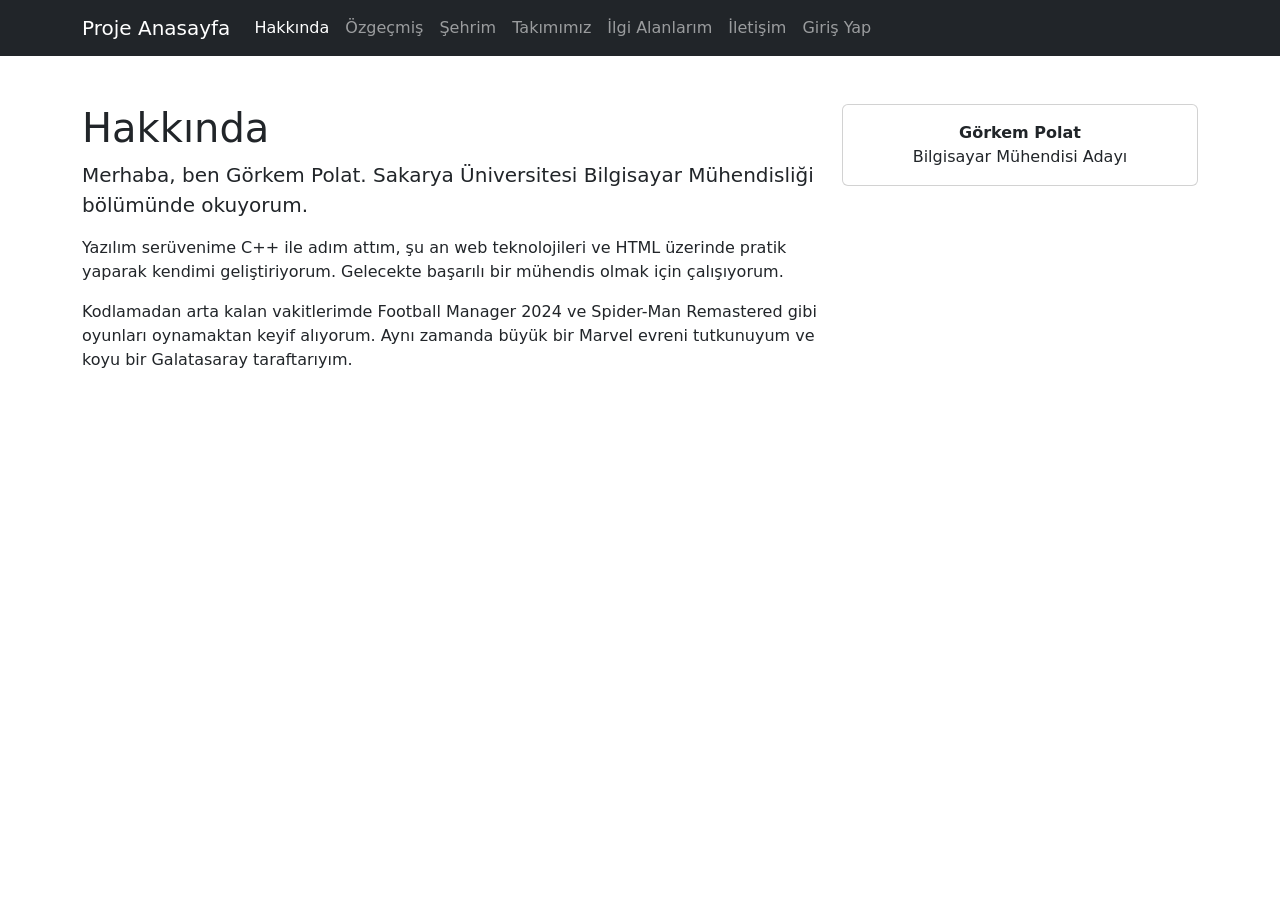
==== index.html @ b9b63a30 "ilk gun: temel iskelet ve hakkinda sayfasi eklendi" ====
<!DOCTYPE html>
<html lang="tr">
<head>
    <meta charset="UTF-8">
    <meta name="viewport" content="width=device-width, initial-scale=1.0">
    <title>Görkem - Kişisel Web Sitesi</title>
    <!-- Bootstrap CSS -->
    <link href="https://cdn.jsdelivr.net/npm/bootstrap@5.3.3/dist/css/bootstrap.min.css" rel="stylesheet">
    <!-- Kendi Harici CSS Dosyamız -->
    <link rel="stylesheet" href="style.css">
</head>
<body>
    <!-- Navigasyon Menüsü -->
    <nav class="navbar navbar-expand-lg bg-dark" data-bs-theme="dark">
        <div class="container">
            <a class="navbar-brand" href="index.html">Proje Anasayfa</a>
            <div class="collapse navbar-collapse">
                <ul class="navbar-nav me-auto mb-2 mb-lg-0">
                    <li class="nav-item"><a class="nav-link active" href="index.html">Hakkında</a></li>
                    <li class="nav-item"><a class="nav-link" href="cv.html">Özgeçmiş</a></li>
                    <li class="nav-item"><a class="nav-link" href="sehrim.html">Şehrim</a></li>
                    <li class="nav-item"><a class="nav-link" href="miras.html">Takımımız</a></li>
                    <li class="nav-item"><a class="nav-link" href="ilgi.html">İlgi Alanlarım</a></li>
                    <li class="nav-item"><a class="nav-link" href="iletisim.html">İletişim</a></li>
                    <li class="nav-item"><a class="nav-link" href="login.html">Giriş Yap</a></li>
                </ul>
            </div>
        </div>
    </nav>

    <!-- Ana İçerik -->
    <div class="container mt-5">
        <div class="row">
            <div class="col-md-8">
                <h1>Hakkında</h1>
                <p class="lead">Merhaba, ben Görkem Polat. Sakarya Üniversitesi Bilgisayar Mühendisliği bölümünde okuyorum.</p>
                <p>Yazılım serüvenime C++ ile adım attım, şu an web teknolojileri ve HTML üzerinde pratik yaparak kendimi geliştiriyorum. Gelecekte başarılı bir mühendis olmak için çalışıyorum.</p>
                <p>Kodlamadan arta kalan vakitlerimde Football Manager 2024 ve Spider-Man Remastered gibi oyunları oynamaktan keyif alıyorum. Aynı zamanda büyük bir Marvel evreni tutkunuyum ve koyu bir Galatasaray taraftarıyım.</p>
            </div>
            <div class="col-md-4">
                <div class="card">
                    <div class="card-body">
                        <p class="card-text text-center"><strong>Görkem Polat</strong><br>Bilgisayar Mühendisi Adayı</p>
                    </div>
                </div>
            </div>
        </div>
    </div>

    <!-- Bootstrap JS -->
    <script src="https://cdn.jsdelivr.net/npm/bootstrap@5.3.3/dist/js/bootstrap.bundle.min.js"></script>
</body>
</html>
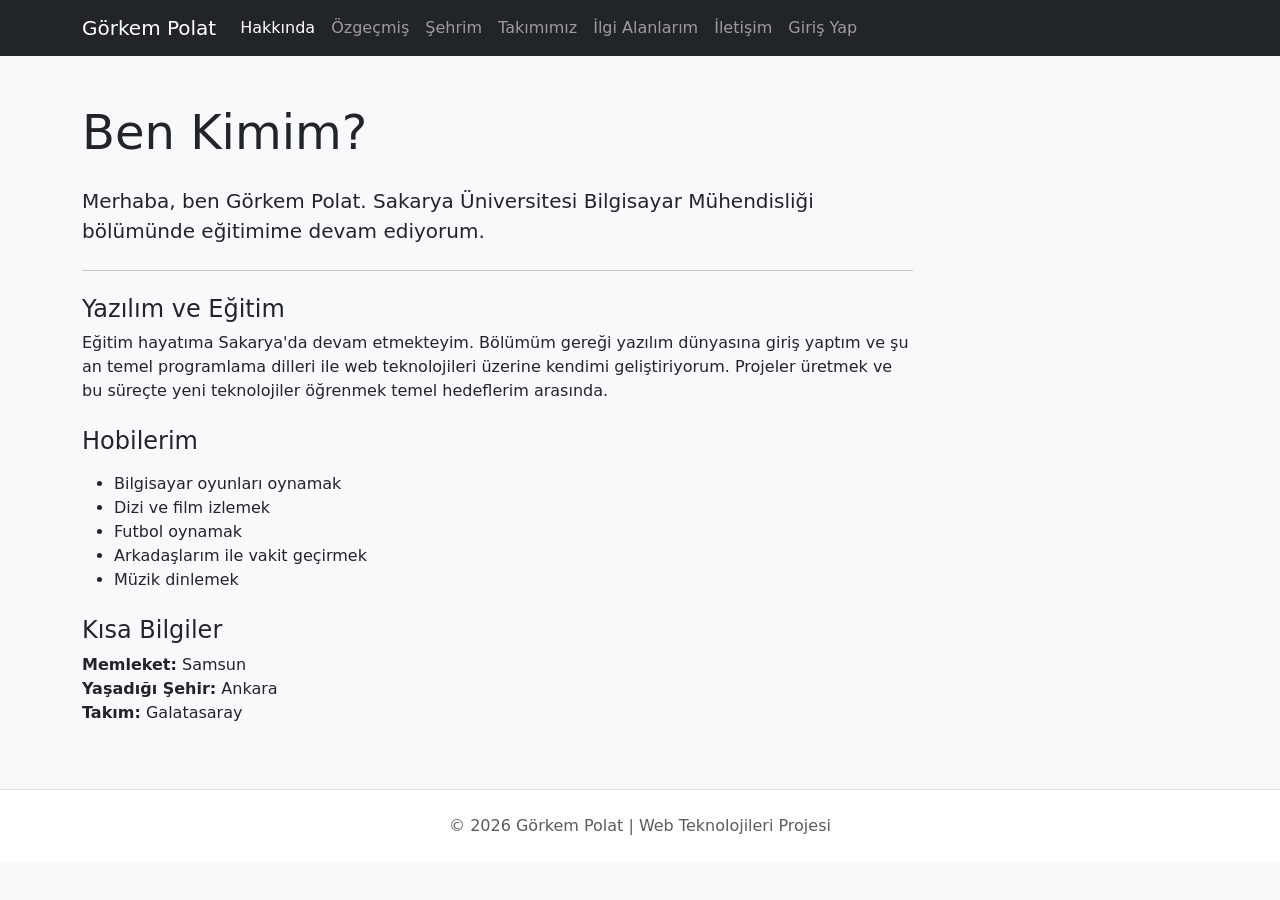
==== commit dd7ccc3b: "2. Gun: CV sayfasinin tasarimini bastan asagi yeniledim, egitim ve proje detaylarini ekledim" ====
--- a/index.html
+++ b/index.html
@@ -3,17 +3,16 @@
 <head>
     <meta charset="UTF-8">
     <meta name="viewport" content="width=device-width, initial-scale=1.0">
-    <title>Görkem - Kişisel Web Sitesi</title>
-    <!-- Bootstrap CSS -->
+    <title>Görkem Polat - Hakkında</title>
+    <!-- Tasarım için Bootstrap -->
     <link href="https://cdn.jsdelivr.net/npm/bootstrap@5.3.3/dist/css/bootstrap.min.css" rel="stylesheet">
-    <!-- Kendi Harici CSS Dosyamız -->
     <link rel="stylesheet" href="style.css">
 </head>
-<body>
-    <!-- Navigasyon Menüsü -->
+<body class="bg-light">
+    <!-- Menü Kısmı -->
     <nav class="navbar navbar-expand-lg bg-dark" data-bs-theme="dark">
         <div class="container">
-            <a class="navbar-brand" href="index.html">Proje Anasayfa</a>
+            <a class="navbar-brand" href="index.html">Görkem Polat</a>
             <div class="collapse navbar-collapse">
                 <ul class="navbar-nav me-auto mb-2 mb-lg-0">
                     <li class="nav-item"><a class="nav-link active" href="index.html">Hakkında</a></li>
@@ -28,26 +27,42 @@
         </div>
     </nav>
 
-    <!-- Ana İçerik -->
-    <div class="container mt-5">
+    <!-- İçerik Bölümü (Sola Dayalı) -->
+    <main class="container mt-5">
         <div class="row">
-            <div class="col-md-8">
-                <h1>Hakkında</h1>
-                <p class="lead">Merhaba, ben Görkem Polat. Sakarya Üniversitesi Bilgisayar Mühendisliği bölümünde okuyorum.</p>
-                <p>Yazılım serüvenime C++ ile adım attım, şu an web teknolojileri ve HTML üzerinde pratik yaparak kendimi geliştiriyorum. Gelecekte başarılı bir mühendis olmak için çalışıyorum.</p>
-                <p>Kodlamadan arta kalan vakitlerimde Football Manager 2024 ve Spider-Man Remastered gibi oyunları oynamaktan keyif alıyorum. Aynı zamanda büyük bir Marvel evreni tutkunuyum ve koyu bir Galatasaray taraftarıyım.</p>
-            </div>
-            <div class="col-md-4">
-                <div class="card">
-                    <div class="card-body">
-                        <p class="card-text text-center"><strong>Görkem Polat</strong><br>Bilgisayar Mühendisi Adayı</p>
-                    </div>
-                </div>
+            <div class="col-md-9">
+                <h1 class="display-5 mb-4">Ben Kimim?</h1>
+                <p class="lead">
+                    Merhaba, ben Görkem Polat. Sakarya Üniversitesi Bilgisayar Mühendisliği bölümünde eğitimime devam ediyorum.
+                </p>
+                <hr class="my-4">
+                
+                <h3 class="h4">Yazılım ve Eğitim</h3>
+                <p>Eğitim hayatıma Sakarya'da devam etmekteyim. Bölümüm gereği yazılım dünyasına giriş yaptım ve şu an temel programlama dilleri ile web teknolojileri üzerine kendimi geliştiriyorum. Projeler üretmek ve bu süreçte yeni teknolojiler öğrenmek temel hedeflerim arasında.</p>
+                
+                <h3 class="h4 mt-4">Hobilerim</h3>
+                <ul class="mt-3">
+                    <li>Bilgisayar oyunları oynamak</li>
+                    <li>Dizi ve film izlemek</li>
+                    <li>Futbol oynamak</li>
+                    <li>Arkadaşlarım ile vakit geçirmek</li>
+                    <li>Müzik dinlemek</li>
+                </ul>
+
+                <h3 class="h4 mt-4">Kısa Bilgiler</h3>
+                <ul class="list-unstyled">
+                    <li><strong>Memleket:</strong> Samsun</li>
+                    <li><strong>Yaşadığı Şehir:</strong> Ankara</li>
+                    <li><strong>Takım:</strong> Galatasaray</li>
+                </ul>
             </div>
         </div>
-    </div>
+    </main>
 
-    <!-- Bootstrap JS -->
+    <footer class="text-center mt-5 py-4 text-muted border-top bg-white">
+        <p class="mb-0">&copy; 2026 Görkem Polat | Web Teknolojileri Projesi</p>
+    </footer>
+
     <script src="https://cdn.jsdelivr.net/npm/bootstrap@5.3.3/dist/js/bootstrap.bundle.min.js"></script>
 </body>
 </html>
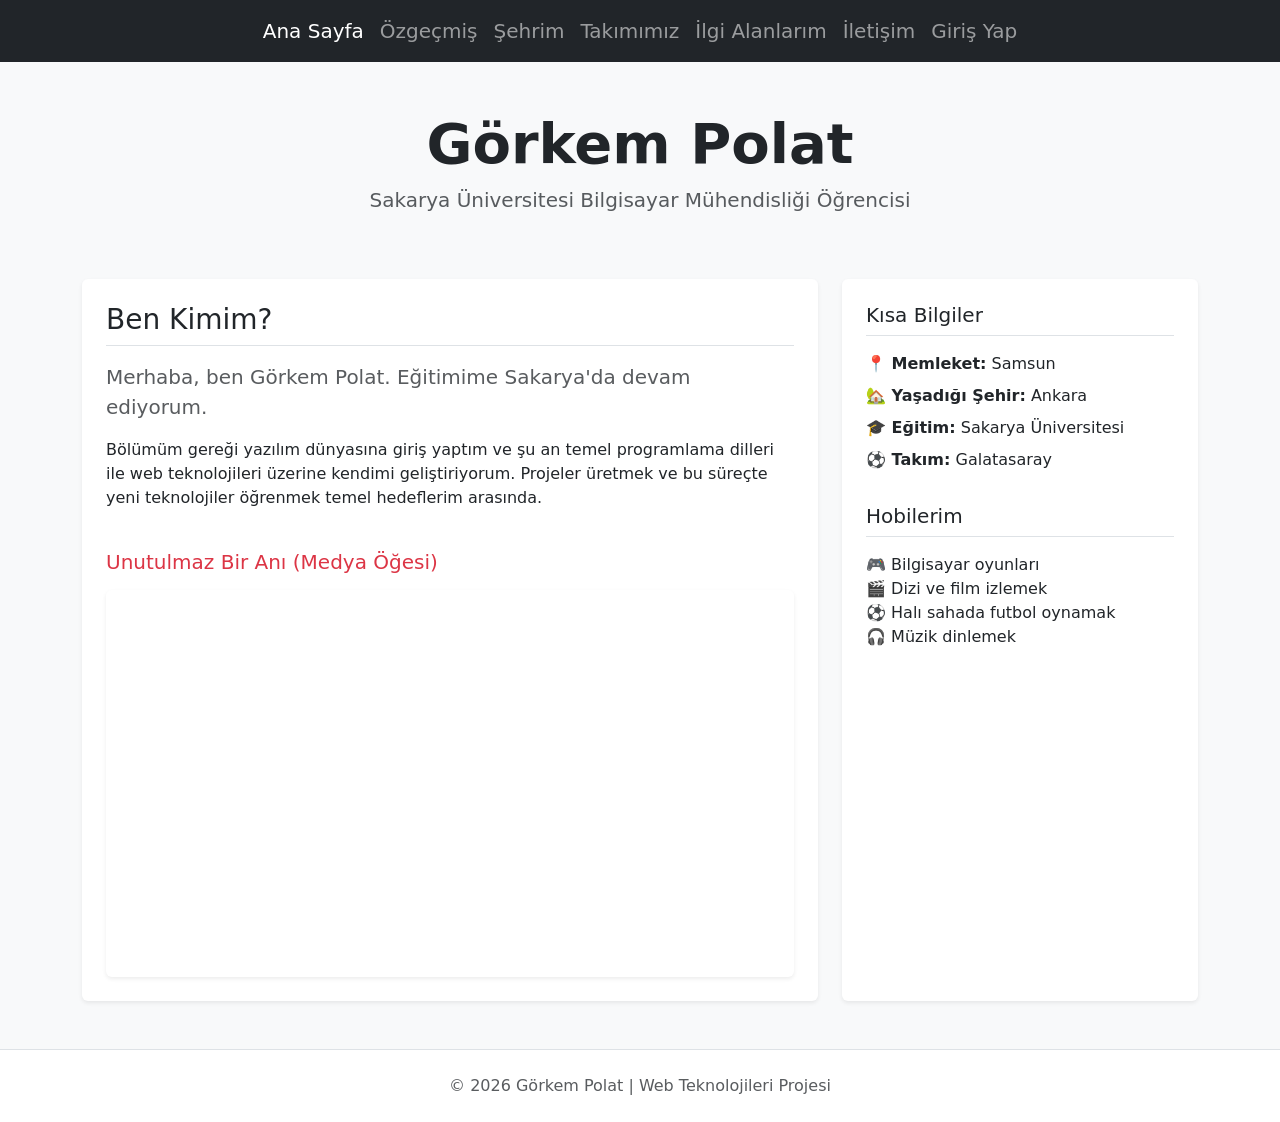
==== commit 71e990da: "CV sayfasindan projeler kismi kaldirildi ve menu guncellendi" ====
--- a/index.html
+++ b/index.html
@@ -3,19 +3,22 @@
 <head>
     <meta charset="UTF-8">
     <meta name="viewport" content="width=device-width, initial-scale=1.0">
-    <title>Görkem Polat - Hakkında</title>
-    <!-- Tasarım için Bootstrap -->
+    <title>Görkem Polat - Ana Sayfa</title>
+    <!-- Bootstrap CSS -->
     <link href="https://cdn.jsdelivr.net/npm/bootstrap@5.3.3/dist/css/bootstrap.min.css" rel="stylesheet">
     <link rel="stylesheet" href="style.css">
 </head>
 <body class="bg-light">
-    <!-- Menü Kısmı -->
+    <!-- Menü Kısmı (Logo kaldırıldı, sadece linkler var) -->
     <nav class="navbar navbar-expand-lg bg-dark" data-bs-theme="dark">
         <div class="container">
-            <a class="navbar-brand" href="index.html">Görkem Polat</a>
-            <div class="collapse navbar-collapse">
-                <ul class="navbar-nav me-auto mb-2 mb-lg-0">
-                    <li class="nav-item"><a class="nav-link active" href="index.html">Hakkında</a></li>
+            <button class="navbar-toggler" type="button" data-bs-toggle="collapse" data-bs-target="#navbarNav">
+                <span class="navbar-toggler-icon"></span>
+            </button>
+            <div class="collapse navbar-collapse" id="navbarNav">
+                <!-- Sadece Ana Sayfa var, Hakkında menüden silindi -->
+                <ul class="navbar-nav mx-auto mb-2 mb-lg-0 fs-5">
+                    <li class="nav-item"><a class="nav-link active" href="index.html">Ana Sayfa</a></li>
                     <li class="nav-item"><a class="nav-link" href="cv.html">Özgeçmiş</a></li>
                     <li class="nav-item"><a class="nav-link" href="sehrim.html">Şehrim</a></li>
                     <li class="nav-item"><a class="nav-link" href="miras.html">Takımımız</a></li>
@@ -27,39 +30,65 @@
         </div>
     </nav>
 
-    <!-- İçerik Bölümü (Sola Dayalı) -->
-    <main class="container mt-5">
+    <!-- Ana İçerik (Tüm bilgiler buraya taşındı) -->
+    <main class="container mt-5 mb-5">
+        
+        <!-- İstediğin gibi başlık direkt sayfanın içine eklendi -->
+        <div class="row mb-5">
+            <div class="col-12 text-center">
+                <h1 class="display-4 fw-bold text-dark">Görkem Polat</h1>
+                <p class="lead text-muted">Sakarya Üniversitesi Bilgisayar Mühendisliği Öğrencisi</p>
+            </div>
+        </div>
+
         <div class="row">
-            <div class="col-md-9">
-                <h1 class="display-5 mb-4">Ben Kimim?</h1>
-                <p class="lead">
-                    Merhaba, ben Görkem Polat. Sakarya Üniversitesi Bilgisayar Mühendisliği bölümünde eğitimime devam ediyorum.
-                </p>
-                <hr class="my-4">
-                
-                <h3 class="h4">Yazılım ve Eğitim</h3>
-                <p>Eğitim hayatıma Sakarya'da devam etmekteyim. Bölümüm gereği yazılım dünyasına giriş yaptım ve şu an temel programlama dilleri ile web teknolojileri üzerine kendimi geliştiriyorum. Projeler üretmek ve bu süreçte yeni teknolojiler öğrenmek temel hedeflerim arasında.</p>
-                
-                <h3 class="h4 mt-4">Hobilerim</h3>
-                <ul class="mt-3">
-                    <li>Bilgisayar oyunları oynamak</li>
-                    <li>Dizi ve film izlemek</li>
-                    <li>Futbol oynamak</li>
-                    <li>Arkadaşlarım ile vakit geçirmek</li>
-                    <li>Müzik dinlemek</li>
-                </ul>
+            <!-- Sol Taraf: Yazılar ve Video -->
+            <div class="col-lg-8 mb-4 mb-lg-0">
+                <div class="card shadow-sm border-0 p-4 h-100">
+                    <h2 class="h3 border-bottom pb-2 mb-3">Ben Kimim?</h2>
+                    <p class="lead text-muted">
+                        Merhaba, ben Görkem Polat. Eğitimime Sakarya'da devam ediyorum.
+                    </p>
+                    <p>
+                        Bölümüm gereği yazılım dünyasına giriş yaptım ve şu an temel programlama dilleri ile web teknolojileri üzerine kendimi geliştiriyorum. Projeler üretmek ve bu süreçte yeni teknolojiler öğrenmek temel hedeflerim arasında.
+                    </p>
 
-                <h3 class="h4 mt-4">Kısa Bilgiler</h3>
-                <ul class="list-unstyled">
-                    <li><strong>Memleket:</strong> Samsun</li>
-                    <li><strong>Yaşadığı Şehir:</strong> Ankara</li>
-                    <li><strong>Takım:</strong> Galatasaray</li>
-                </ul>
+                    <!-- Hocanın Medya Kuralı -->
+                    <div class="mt-4">
+                        <h3 class="h5 mb-3 text-danger">Unutulmaz Bir Anı (Medya Öğesi)</h3>
+                        <div class="ratio ratio-16x9 shadow-sm rounded overflow-hidden">
+                            <!-- Galatasaray anısı -->
+                            <iframe src="https://www.youtube.com/embed/7V-eU36q6m8" title="YouTube video player" allowfullscreen></iframe>
+                        </div>
+                    </div>
+                </div>
+            </div>
+
+            <!-- Sağ Taraf: Kart Yapısında Kısa Bilgiler -->
+            <div class="col-lg-4">
+                <div class="card shadow-sm border-0 h-100 p-4">
+                    <h3 class="h5 border-bottom pb-2 mb-3">Kısa Bilgiler</h3>
+                    <ul class="list-unstyled mb-4">
+                        <li class="mb-2"><strong>📍 Memleket:</strong> Samsun</li>
+                        <li class="mb-2"><strong>🏡 Yaşadığı Şehir:</strong> Ankara</li>
+                        <li class="mb-2"><strong>🎓 Eğitim:</strong> Sakarya Üniversitesi</li>
+                        <li class="mb-2"><strong>⚽ Takım:</strong> Galatasaray</li>
+                    </ul>
+
+                    <h3 class="h5 border-bottom pb-2 mb-3">Hobilerim</h3>
+                    <ul class="list-unstyled mb-0">
+                        <li>🎮 Bilgisayar oyunları</li>
+                        <li>🎬 Dizi ve film izlemek</li>
+                        <li>⚽ Halı sahada futbol oynamak</li>
+                        <li>🎧 Müzik dinlemek</li>
+                    </ul>
+                </div>
             </div>
         </div>
     </main>
 
-    <footer class="text-center mt-5 py-4 text-muted border-top bg-white">
+    <!-- Footer -->
+    <footer class="text-center py-4 text-muted border-top bg-white">
         <p class="mb-0">&copy; 2026 Görkem Polat | Web Teknolojileri Projesi</p>
     </footer>
 
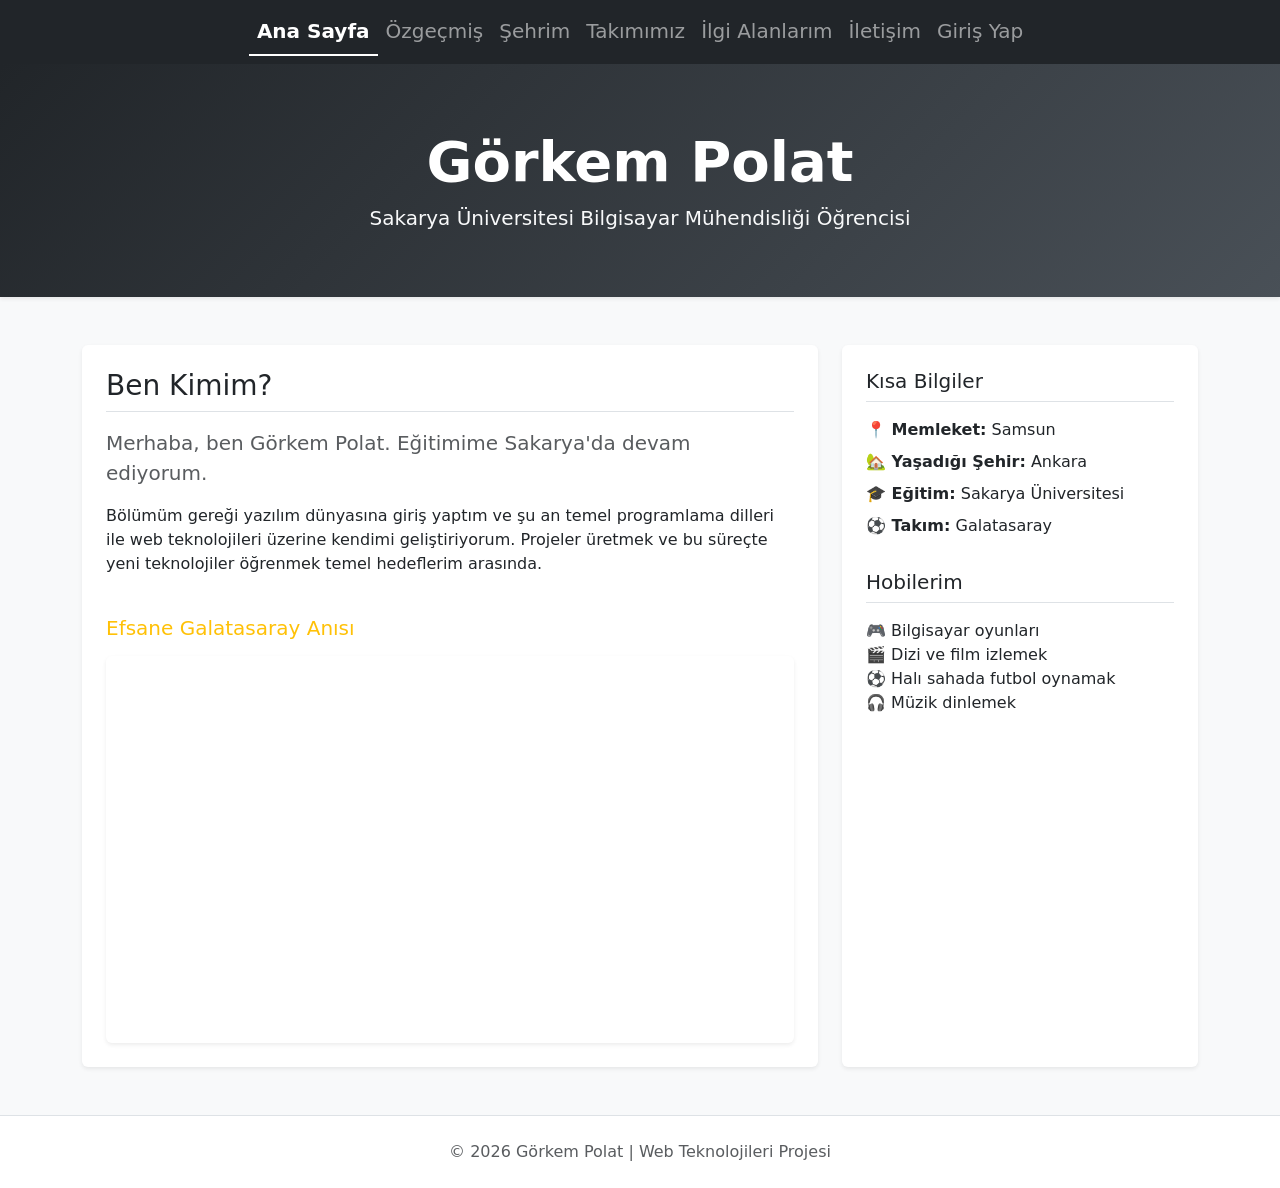
==== commit 0ad37361: "5. Gun Ozet: ilgi.html eklendi, site geneli UI iyilestirmeleri (gradient header, hover animasyonlari" ====
--- a/index.html
+++ b/index.html
@@ -4,19 +4,17 @@
     <meta charset="UTF-8">
     <meta name="viewport" content="width=device-width, initial-scale=1.0">
     <title>Görkem Polat - Ana Sayfa</title>
-    <!-- Bootstrap CSS -->
     <link href="https://cdn.jsdelivr.net/npm/bootstrap@5.3.3/dist/css/bootstrap.min.css" rel="stylesheet">
     <link rel="stylesheet" href="style.css">
 </head>
 <body class="bg-light">
-    <!-- Menü Kısmı (Logo kaldırıldı, sadece linkler var) -->
+    <!-- Menü -->
     <nav class="navbar navbar-expand-lg bg-dark" data-bs-theme="dark">
         <div class="container">
             <button class="navbar-toggler" type="button" data-bs-toggle="collapse" data-bs-target="#navbarNav">
                 <span class="navbar-toggler-icon"></span>
             </button>
             <div class="collapse navbar-collapse" id="navbarNav">
-                <!-- Sadece Ana Sayfa var, Hakkında menüden silindi -->
                 <ul class="navbar-nav mx-auto mb-2 mb-lg-0 fs-5">
                     <li class="nav-item"><a class="nav-link active" href="index.html">Ana Sayfa</a></li>
                     <li class="nav-item"><a class="nav-link" href="cv.html">Özgeçmiş</a></li>
@@ -30,41 +28,35 @@
         </div>
     </nav>
 
-    <!-- Ana İçerik (Tüm bilgiler buraya taşındı) -->
-    <main class="container mt-5 mb-5">
-        
-        <!-- İstediğin gibi başlık direkt sayfanın içine eklendi -->
-        <div class="row mb-5">
-            <div class="col-12 text-center">
-                <h1 class="display-4 fw-bold text-dark">Görkem Polat</h1>
-                <p class="lead text-muted">Sakarya Üniversitesi Bilgisayar Mühendisliği Öğrencisi</p>
-            </div>
+    <!-- Renkli Başlık (Koyu Tema) -->
+    <header class="text-white text-center py-5 mb-5 shadow-sm" style="background: linear-gradient(135deg, #212529, #495057);">
+        <div class="container py-3">
+            <h1 class="display-4 fw-bold">Görkem Polat</h1>
+            <p class="lead mb-0 text-light">Sakarya Üniversitesi Bilgisayar Mühendisliği Öğrencisi</p>
         </div>
+    </header>
 
+    <!-- Ana İçerik -->
+    <main class="container mb-5">
         <div class="row">
-            <!-- Sol Taraf: Yazılar ve Video -->
+            <!-- Sol Taraf -->
             <div class="col-lg-8 mb-4 mb-lg-0">
                 <div class="card shadow-sm border-0 p-4 h-100">
                     <h2 class="h3 border-bottom pb-2 mb-3">Ben Kimim?</h2>
-                    <p class="lead text-muted">
-                        Merhaba, ben Görkem Polat. Eğitimime Sakarya'da devam ediyorum.
-                    </p>
-                    <p>
-                        Bölümüm gereği yazılım dünyasına giriş yaptım ve şu an temel programlama dilleri ile web teknolojileri üzerine kendimi geliştiriyorum. Projeler üretmek ve bu süreçte yeni teknolojiler öğrenmek temel hedeflerim arasında.
-                    </p>
+                    <p class="lead text-muted">Merhaba, ben Görkem Polat. Eğitimime Sakarya'da devam ediyorum.</p>
+                    <p>Bölümüm gereği yazılım dünyasına giriş yaptım ve şu an temel programlama dilleri ile web teknolojileri üzerine kendimi geliştiriyorum. Projeler üretmek ve bu süreçte yeni teknolojiler öğrenmek temel hedeflerim arasında.</p>
 
-                    <!-- Hocanın Medya Kuralı -->
                     <div class="mt-4">
-                        <h3 class="h5 mb-3 text-danger">Unutulmaz Bir Anı (Medya Öğesi)</h3>
+                        <h3 class="h5 mb-3 text-warning">Efsane Galatasaray Anısı</h3>
                         <div class="ratio ratio-16x9 shadow-sm rounded overflow-hidden">
-                            <!-- Galatasaray anısı -->
-                            <iframe src="https://www.youtube.com/embed/7V-eU36q6m8" title="YouTube video player" allowfullscreen></iframe>
+                            <!-- SENİN İSTEDİĞİN VİDEO BURAYA EKLENDİ -->
+                            <iframe src="https://www.youtube.com/embed/5LRMTV_rd9A" title="YouTube video player" frameborder="0" allow="accelerometer; autoplay; clipboard-write; encrypted-media; gyroscope; picture-in-picture; web-share" allowfullscreen></iframe>
                         </div>
                     </div>
                 </div>
             </div>
 
-            <!-- Sağ Taraf: Kart Yapısında Kısa Bilgiler -->
+            <!-- Sağ Taraf -->
             <div class="col-lg-4">
                 <div class="card shadow-sm border-0 h-100 p-4">
                     <h3 class="h5 border-bottom pb-2 mb-3">Kısa Bilgiler</h3>
@@ -87,7 +79,6 @@
         </div>
     </main>
 
-    <!-- Footer -->
     <footer class="text-center py-4 text-muted border-top bg-white">
         <p class="mb-0">&copy; 2026 Görkem Polat | Web Teknolojileri Projesi</p>
     </footer>
--- a/style.css
+++ b/style.css
@@ -0,0 +1,64 @@
+/* =========================================
+   GÖRKEM POLAT - WEB TEKNOLOJİLERİ PROJESİ
+   ÖZEL STİL DOSYASI (STYLE.CSS)
+========================================= */
+
+/* Tüm sayfalar için yumuşak kaydırma efekti */
+html {
+    scroll-behavior: smooth;
+}
+
+/* Sitenin genel yazı tipini biraz daha modern yapalım */
+body {
+    font-family: 'Segoe UI', system-ui, -apple-system, sans-serif;
+}
+
+/* -----------------------------------------
+   1. İLGİ ALANLARIM SAYFASI: KART HOVER EFEKTİ
+   (Kartların üzerine gelince yukarı kalkması)
+----------------------------------------- */
+.hover-effect {
+    /* Animasyonun yumuşak olması için transition ekliyoruz */
+    transition: transform 0.3s ease, box-shadow 0.3s ease !important;
+}
+
+/* Mouse ile kartın üzerine gelindiğinde hafifçe yukarı kalksın ve gölgesi artsın */
+.hover-effect:hover {
+    transform: translateY(-8px);
+    box-shadow: 0 15px 25px rgba(0, 0, 0, 0.15) !important;
+}
+
+/* -----------------------------------------
+   2. MENÜ (NAVBAR) AYARLARI
+----------------------------------------- */
+/* Menüdeki linklerin üzerine gelince rengi yumuşakça değişsin */
+.navbar-nav .nav-link {
+    transition: color 0.3s ease;
+}
+
+/* Hangi sayfadaysak o sayfanın menüdeki altı çizili ve kalın olsun */
+.navbar-nav .nav-link.active {
+    font-weight: 700;
+    border-bottom: 2px solid white;
+}
+
+/* -----------------------------------------
+   3. GÖRSEL AYARLARI (SLIDER & RESİMLER)
+----------------------------------------- */
+/* Şehrim sayfasındaki slider resimlerinin üzerine gelince hafif karararak yazıyı öne çıkarsın */
+.carousel-inner img {
+    transition: filter 0.3s ease;
+}
+
+.carousel-inner:hover img {
+    filter: brightness(85%);
+}
+
+/* Ana Sayfa ve CV'deki yuvarlak resimlere hafif bir parlama efekti */
+.rounded-circle {
+    transition: box-shadow 0.3s ease;
+}
+
+.rounded-circle:hover {
+    box-shadow: 0 0 15px rgba(13, 110, 253, 0.5) !important;
+}
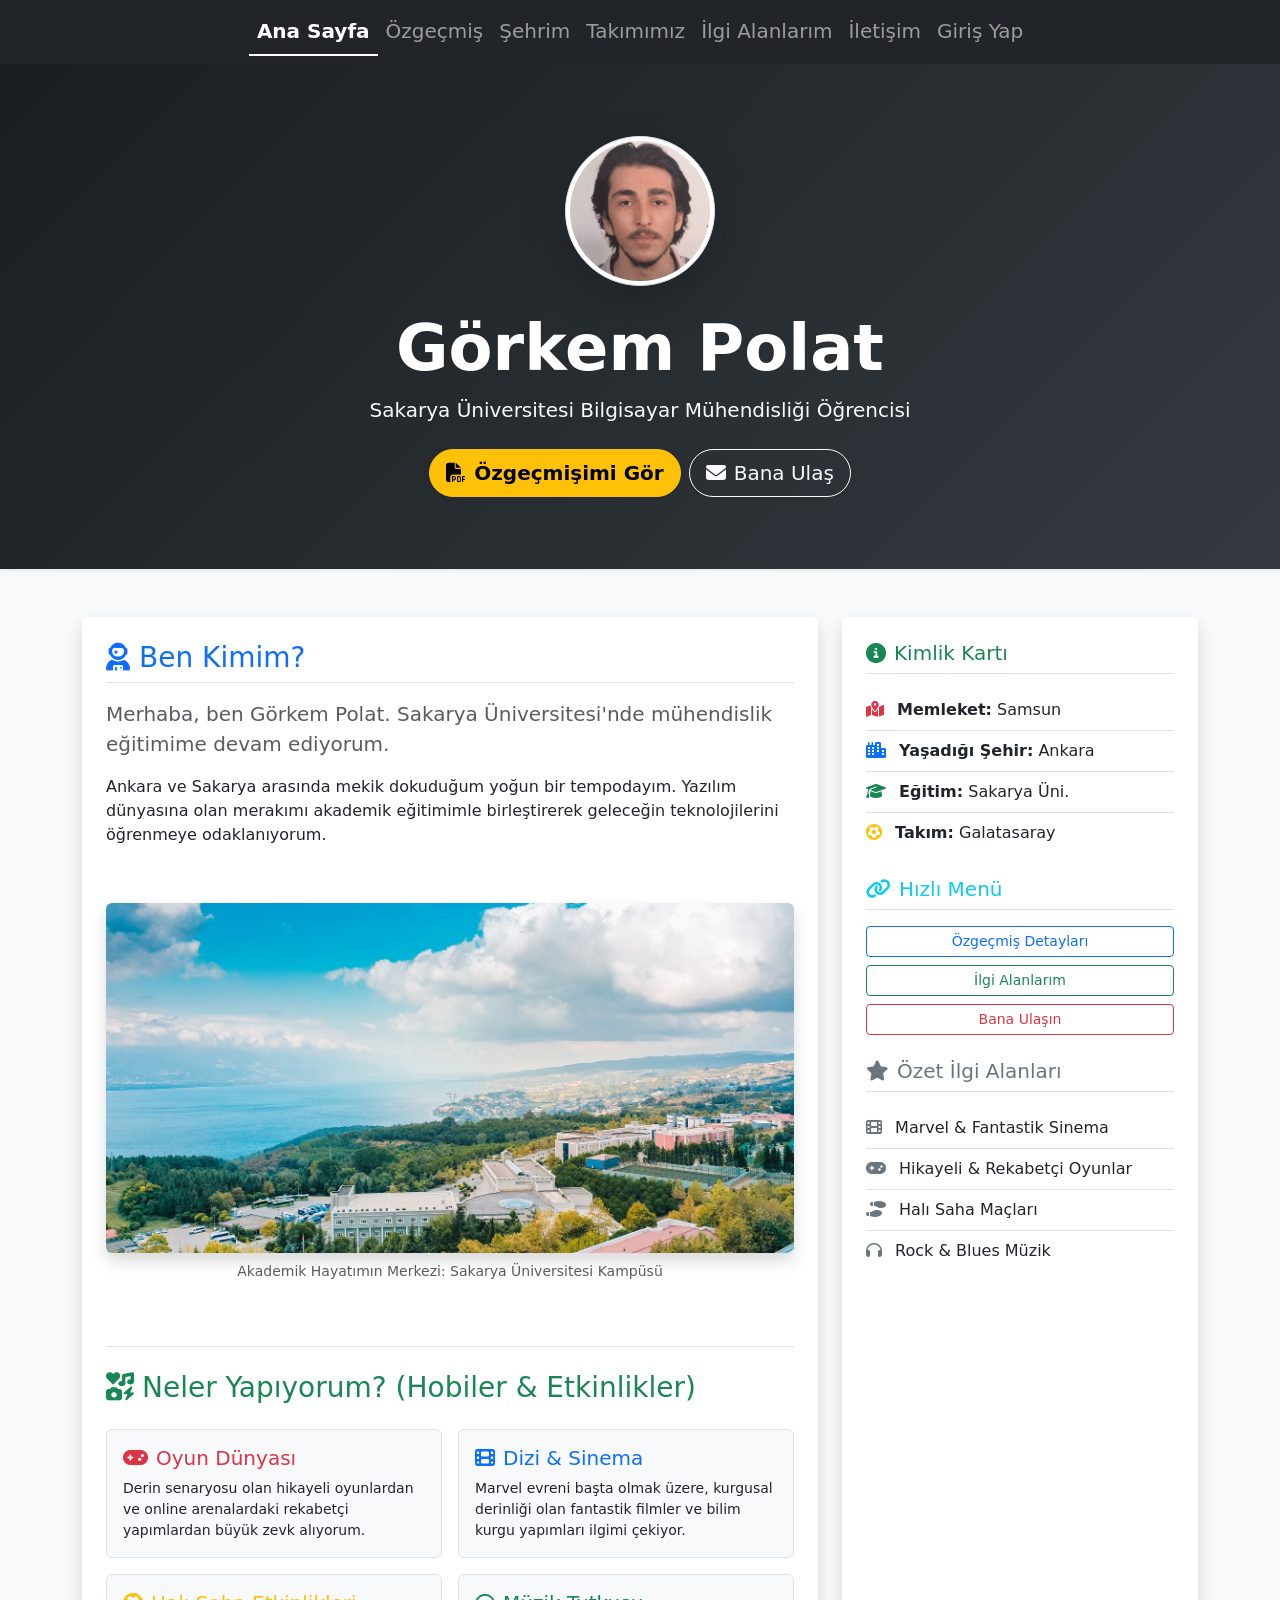
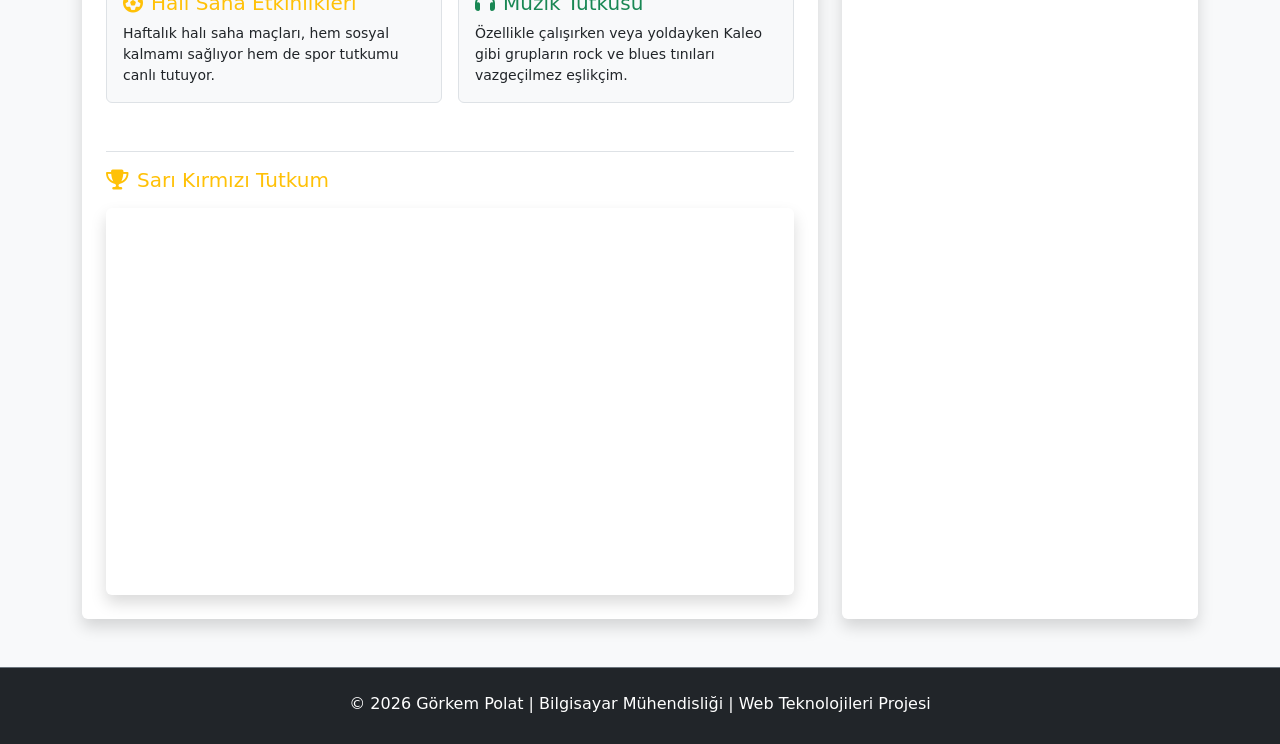
==== commit 74230344: "Ana sayfa, özgeçmiş ve şehrim kısımları yenilendi, takımımız sayfası eklendi" ====
--- a/index.html
+++ b/index.html
@@ -5,11 +5,12 @@
     <meta name="viewport" content="width=device-width, initial-scale=1.0">
     <title>Görkem Polat - Ana Sayfa</title>
     <link href="https://cdn.jsdelivr.net/npm/bootstrap@5.3.3/dist/css/bootstrap.min.css" rel="stylesheet">
+    <link rel="stylesheet" href="https://cdnjs.cloudflare.com/ajax/libs/font-awesome/6.4.0/css/all.min.css">
+    <link href="https://unpkg.com/aos@2.3.1/dist/aos.css" rel="stylesheet">
     <link rel="stylesheet" href="style.css">
 </head>
 <body class="bg-light">
-    <!-- Menü -->
-    <nav class="navbar navbar-expand-lg bg-dark" data-bs-theme="dark">
+    <nav class="navbar navbar-expand-lg bg-dark sticky-top" data-bs-theme="dark">
         <div class="container">
             <button class="navbar-toggler" type="button" data-bs-toggle="collapse" data-bs-target="#navbarNav">
                 <span class="navbar-toggler-icon"></span>
@@ -28,61 +29,111 @@
         </div>
     </nav>
 
-    <!-- Renkli Başlık (Koyu Tema) -->
-    <header class="text-white text-center py-5 mb-5 shadow-sm" style="background: linear-gradient(135deg, #212529, #495057);">
-        <div class="container py-3">
-            <h1 class="display-4 fw-bold">Görkem Polat</h1>
-            <p class="lead mb-0 text-light">Sakarya Üniversitesi Bilgisayar Mühendisliği Öğrencisi</p>
+    <header class="text-white text-center py-5 mb-5 shadow-sm" style="background: linear-gradient(135deg, #1a1e21, #343a40);" data-aos="fade-down">
+        <div class="container py-4">
+            <img src="vesikalik.jpg" alt="Görkem Polat Profil" class="rounded-circle img-thumbnail mb-4 shadow-lg hover-effect" style="width: 150px; height: 150px; object-fit: cover;" data-aos="zoom-in" data-aos-delay="200">
+            <h1 class="display-3 fw-bold mb-2">Görkem Polat</h1>
+            <p class="lead mb-4 text-light">Sakarya Üniversitesi Bilgisayar Mühendisliği Öğrencisi</p>
+            
+            <div class="d-flex gap-2 justify-content-center" data-aos="fade-up" data-aos-delay="400">
+                <a href="cv.html" class="btn btn-warning btn-lg fw-bold rounded-pill shadow-sm"><i class="fa-solid fa-file-pdf me-2"></i>Özgeçmişimi Gör</a>
+                <a href="iletisim.html" class="btn btn-outline-light btn-lg rounded-pill shadow-sm"><i class="fa-solid fa-envelope me-2"></i>Bana Ulaş</a>
+            </div>
         </div>
     </header>
 
-    <!-- Ana İçerik -->
     <main class="container mb-5">
         <div class="row">
-            <!-- Sol Taraf -->
-            <div class="col-lg-8 mb-4 mb-lg-0">
-                <div class="card shadow-sm border-0 p-4 h-100">
-                    <h2 class="h3 border-bottom pb-2 mb-3">Ben Kimim?</h2>
-                    <p class="lead text-muted">Merhaba, ben Görkem Polat. Eğitimime Sakarya'da devam ediyorum.</p>
-                    <p>Bölümüm gereği yazılım dünyasına giriş yaptım ve şu an temel programlama dilleri ile web teknolojileri üzerine kendimi geliştiriyorum. Projeler üretmek ve bu süreçte yeni teknolojiler öğrenmek temel hedeflerim arasında.</p>
+            <div class="col-lg-8 mb-4 mb-lg-0" data-aos="fade-up" data-aos-delay="100">
+                <div class="card shadow border-0 p-4 h-100 hover-effect">
+                    
+                    <h2 class="h3 border-bottom pb-2 mb-3 text-primary"><i class="fa-solid fa-user-astronaut me-2"></i>Ben Kimim?</h2>
+                    <p class="lead text-muted">Merhaba, ben Görkem Polat. Sakarya Üniversitesi'nde mühendislik eğitimime devam ediyorum.</p>
+                    <p>Ankara ve Sakarya arasında mekik dokuduğum yoğun bir tempodayım. Yazılım dünyasına olan merakımı akademik eğitimimle birleştirerek geleceğin teknolojilerini öğrenmeye odaklanıyorum.</p>
 
-                    <div class="mt-4">
-                        <h3 class="h5 mb-3 text-warning">Efsane Galatasaray Anısı</h3>
-                        <div class="ratio ratio-16x9 shadow-sm rounded overflow-hidden">
-                            <!-- SENİN İSTEDİĞİN VİDEO BURAYA EKLENDİ -->
-                            <iframe src="https://www.youtube.com/embed/5LRMTV_rd9A" title="YouTube video player" frameborder="0" allow="accelerometer; autoplay; clipboard-write; encrypted-media; gyroscope; picture-in-picture; web-share" allowfullscreen></iframe>
+                    <div class="mt-4 pt-3" data-aos="zoom-in" data-aos-delay="300">
+                        <img src="kampus.jpg" alt="Sakarya Üniversitesi Kampüsü" class="img-fluid rounded shadow hover-effect" style="width: 100%; height: 350px; object-fit: cover;">
+                        <p class="text-center text-muted small mt-2">Akademik Hayatımın Merkezi: Sakarya Üniversitesi Kampüsü</p>
+                    </div>
+
+                    <div class="mt-5 border-top pt-4">
+                        <h2 class="h3 mb-4 text-success"><i class="fa-solid fa-icons me-2"></i>Neler Yapıyorum? (Hobiler & Etkinlikler)</h2>
+                        <div class="row g-3">
+                            <div class="col-md-6">
+                                <div class="p-3 border rounded bg-light hover-effect h-100">
+                                    <h5 class="text-danger"><i class="fa-solid fa-gamepad me-2"></i>Oyun Dünyası</h5>
+                                    <p class="small mb-0">Derin senaryosu olan hikayeli oyunlardan ve online arenalardaki rekabetçi yapımlardan büyük zevk alıyorum.</p>
+                                </div>
+                            </div>
+                            <div class="col-md-6">
+                                <div class="p-3 border rounded bg-light hover-effect h-100">
+                                    <h5 class="text-primary"><i class="fa-solid fa-film me-2"></i>Dizi & Sinema</h5>
+                                    <p class="small mb-0">Marvel evreni başta olmak üzere, kurgusal derinliği olan fantastik filmler ve bilim kurgu yapımları ilgimi çekiyor.</p>
+                                </div>
+                            </div>
+                            <div class="col-md-6">
+                                <div class="p-3 border rounded bg-light hover-effect h-100">
+                                    <h5 class="text-warning"><i class="fa-solid fa-futbol me-2"></i>Halı Saha Etkinlikleri</h5>
+                                    <p class="small mb-0">Haftalık halı saha maçları, hem sosyal kalmamı sağlıyor hem de spor tutkumu canlı tutuyor.</p>
+                                </div>
+                            </div>
+                            <div class="col-md-6">
+                                <div class="p-3 border rounded bg-light hover-effect h-100">
+                                    <h5 class="text-success"><i class="fa-solid fa-headphones me-2"></i>Müzik Tutkusu</h5>
+                                    <p class="small mb-0">Özellikle çalışırken veya yoldayken Kaleo gibi grupların rock ve blues tınıları vazgeçilmez eşlikçim.</p>
+                                </div>
+                            </div>
+                        </div>
+                    </div>
+
+                    <div class="mt-5 pt-3 border-top">
+                        <h3 class="h5 mb-3 text-warning"><i class="fa-solid fa-trophy me-2"></i>Sarı Kırmızı Tutkum</h3>
+                        <div class="ratio ratio-16x9 shadow rounded overflow-hidden">
+                            <iframe src="https://www.youtube.com/embed/5LRMTV_rd9A" title="YouTube video player" frameborder="0" allowfullscreen></iframe>
                         </div>
                     </div>
                 </div>
             </div>
 
-            <!-- Sağ Taraf -->
-            <div class="col-lg-4">
-                <div class="card shadow-sm border-0 h-100 p-4">
-                    <h3 class="h5 border-bottom pb-2 mb-3">Kısa Bilgiler</h3>
-                    <ul class="list-unstyled mb-4">
-                        <li class="mb-2"><strong>📍 Memleket:</strong> Samsun</li>
-                        <li class="mb-2"><strong>🏡 Yaşadığı Şehir:</strong> Ankara</li>
-                        <li class="mb-2"><strong>🎓 Eğitim:</strong> Sakarya Üniversitesi</li>
-                        <li class="mb-2"><strong>⚽ Takım:</strong> Galatasaray</li>
+            <div class="col-lg-4" data-aos="fade-left" data-aos-delay="200">
+                <div class="card shadow border-0 h-100 p-4 hover-effect">
+                    <h3 class="h5 border-bottom pb-2 mb-3 text-success"><i class="fa-solid fa-circle-info me-2"></i>Kimlik Kartı</h3>
+                    <ul class="list-group list-group-flush mb-4">
+                        <li class="list-group-item bg-transparent px-0"><i class="fa-solid fa-map-location-dot text-danger me-2"></i> <strong>Memleket:</strong> Samsun</li>
+                        <li class="list-group-item bg-transparent px-0"><i class="fa-solid fa-city text-primary me-2"></i> <strong>Yaşadığı Şehir:</strong> Ankara</li>
+                        <li class="list-group-item bg-transparent px-0"><i class="fa-solid fa-graduation-cap text-success me-2"></i> <strong>Eğitim:</strong> Sakarya Üni.</li>
+                        <li class="list-group-item bg-transparent px-0"><i class="fa-solid fa-futbol text-warning me-2"></i> <strong>Takım:</strong> Galatasaray</li>
                     </ul>
 
-                    <h3 class="h5 border-bottom pb-2 mb-3">Hobilerim</h3>
-                    <ul class="list-unstyled mb-0">
-                        <li>🎮 Bilgisayar oyunları</li>
-                        <li>🎬 Dizi ve film izlemek</li>
-                        <li>⚽ Halı sahada futbol oynamak</li>
-                        <li>🎧 Müzik dinlemek</li>
+                    <h3 class="h5 border-bottom pb-2 mb-3 text-info"><i class="fa-solid fa-link me-2"></i>Hızlı Menü</h3>
+                    <div class="d-grid gap-2 mb-4">
+                        <a href="cv.html" class="btn btn-outline-primary btn-sm">Özgeçmiş Detayları</a>
+                        <a href="ilgi.html" class="btn btn-outline-success btn-sm">İlgi Alanlarım</a>
+                        <a href="iletisim.html" class="btn btn-outline-danger btn-sm">Bana Ulaşın</a>
+                    </div>
+
+                    <h3 class="h5 border-bottom pb-2 mb-3 text-secondary"><i class="fa-solid fa-star me-2"></i>Özet İlgi Alanları</h3>
+                    <ul class="list-group list-group-flush mb-0">
+                        <li class="list-group-item bg-transparent px-0"><i class="fa-solid fa-film text-secondary me-2"></i> Marvel & Fantastik Sinema</li>
+                        <li class="list-group-item bg-transparent px-0"><i class="fa-solid fa-gamepad text-secondary me-2"></i> Hikayeli & Rekabetçi Oyunlar</li>
+                        <li class="list-group-item bg-transparent px-0"><i class="fa-solid fa-shoe-prints text-secondary me-2"></i> Halı Saha Maçları</li>
+                        <li class="list-group-item bg-transparent px-0"><i class="fa-solid fa-headphones text-secondary me-2"></i> Rock & Blues Müzik</li>
                     </ul>
                 </div>
             </div>
         </div>
     </main>
 
-    <footer class="text-center py-4 text-muted border-top bg-white">
-        <p class="mb-0">&copy; 2026 Görkem Polat | Web Teknolojileri Projesi</p>
+    <footer class="bg-dark text-white text-center py-4 border-top border-secondary mt-5">
+        <div class="container">
+            <p class="mb-1">© 2026 Görkem Polat | Bilgisayar Mühendisliği | Web Teknolojileri Projesi</p>
+        </div>
     </footer>
 
     <script src="https://cdn.jsdelivr.net/npm/bootstrap@5.3.3/dist/js/bootstrap.bundle.min.js"></script>
+    <script src="https://unpkg.com/aos@2.3.1/dist/aos.js"></script>
+    <script>
+        AOS.init({ duration: 800, once: true });
+    </script>
 </body>
-</html>+</html>
